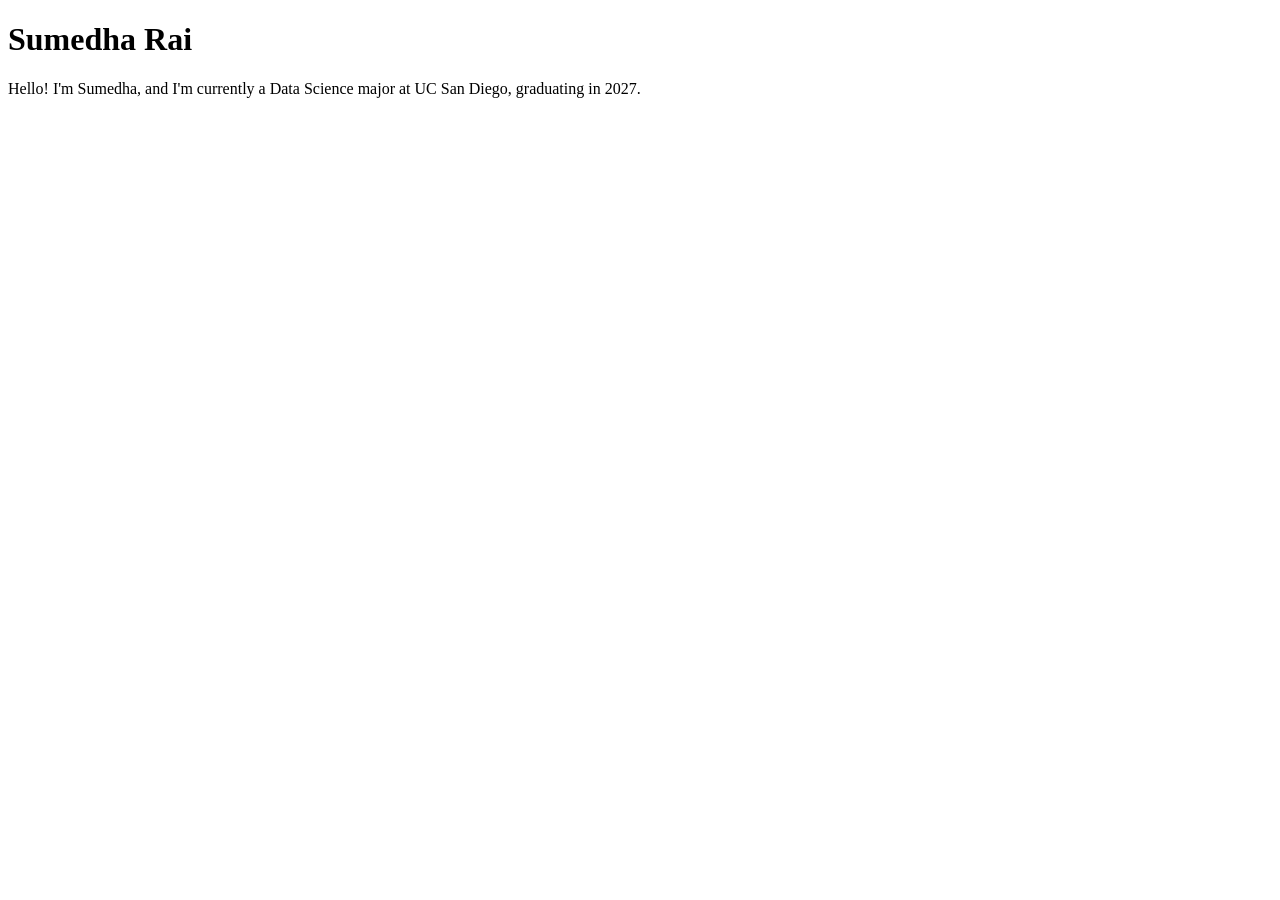
==== index.html @ acc51675 "Add hello statement" ====
<!DOCTYPE html>
<html lang="en">
<head>
    <meta charset="UTF-8">
    <meta name="viewport" content="width=device-width, initial-scale=1.0">
    <title>Sumedha Rai: Personal site and portfolio</title>
</head>
<body>
    <h1>Sumedha Rai</h1>
    <p>Hello! I'm Sumedha, and I'm currently a Data Science major at UC San Diego, graduating in 2027.</p>
</body>
</html>
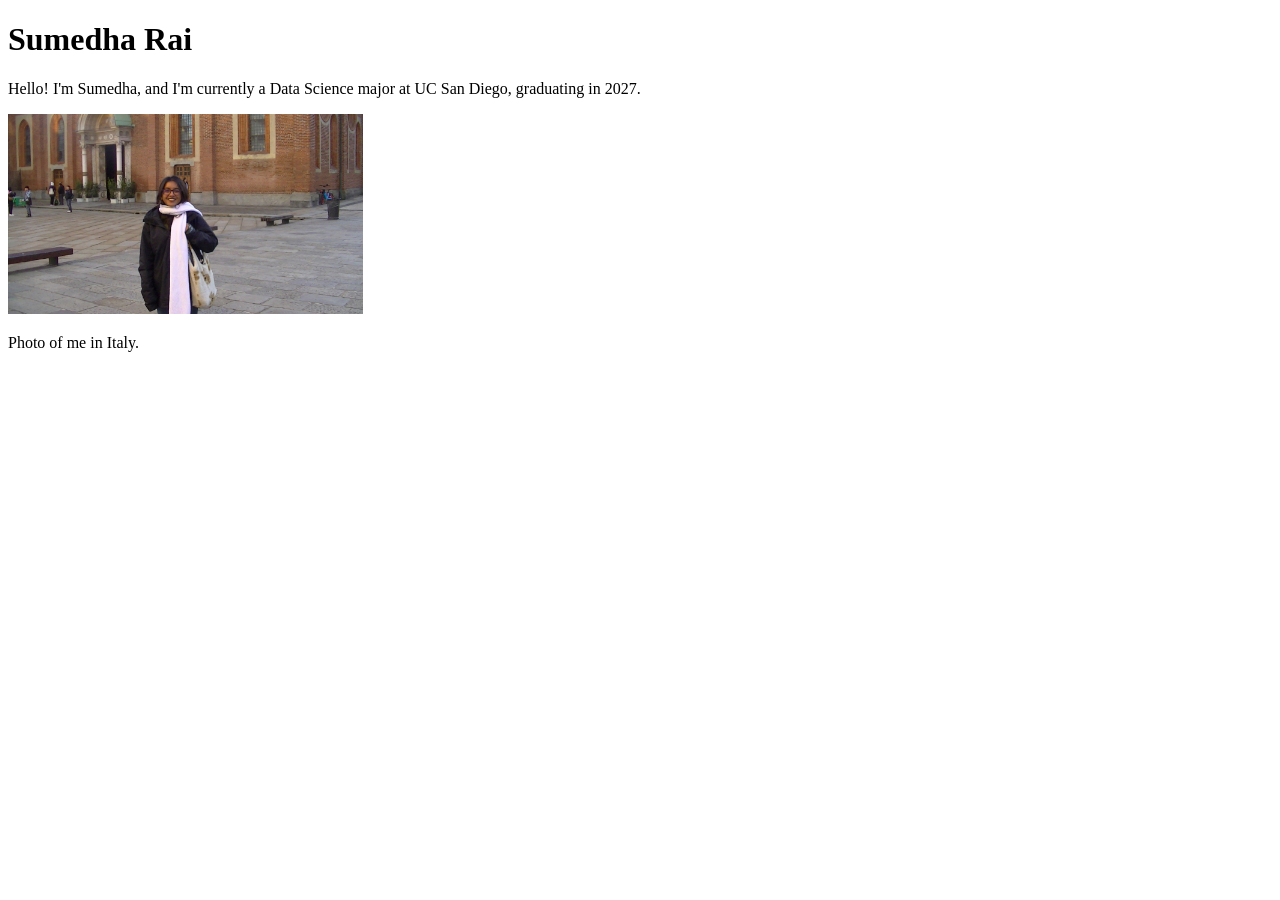
==== commit 66fe2364: "added image folder" ====
--- a/index.html
+++ b/index.html
@@ -8,5 +8,7 @@
 <body>
     <h1>Sumedha Rai</h1>
     <p>Hello! I'm Sumedha, and I'm currently a Data Science major at UC San Diego, graduating in 2027.</p>
+    <img src="images/D04C5DCD-80F7-41C9-A23A-EDFDEC94F8F8_1_105_c.jpeg" alt = "picture of me in italy" height = 200>
+    <p>Photo of me in Italy.</p>
 </body>
 </html>
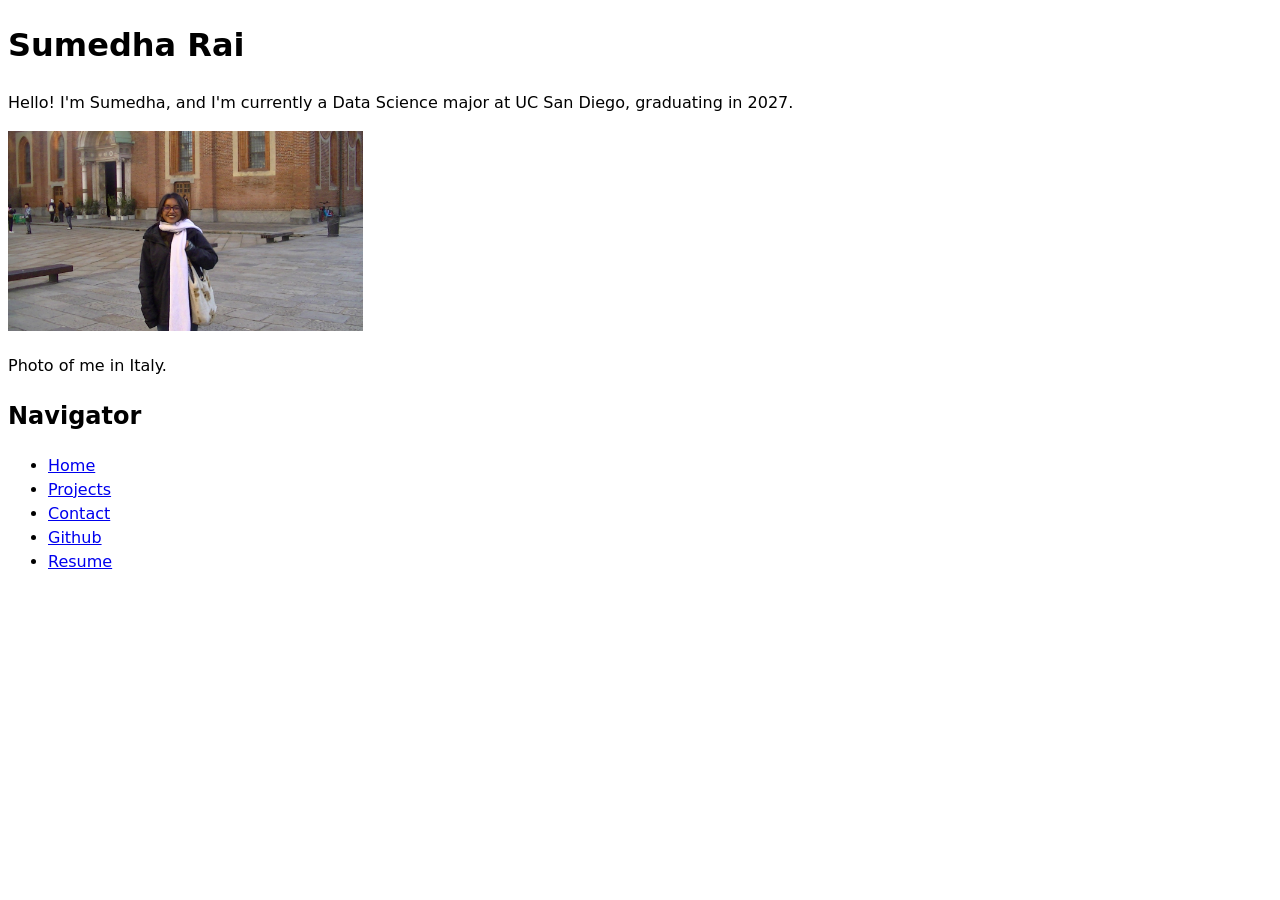
==== commit 68c032dd: "Finished bare site" ====
--- a/index.html
+++ b/index.html
@@ -4,11 +4,23 @@
     <meta charset="UTF-8">
     <meta name="viewport" content="width=device-width, initial-scale=1.0">
     <title>Sumedha Rai: Personal site and portfolio</title>
+    <link rel="stylesheet" href="style.css">
 </head>
 <body>
     <h1>Sumedha Rai</h1>
     <p>Hello! I'm Sumedha, and I'm currently a Data Science major at UC San Diego, graduating in 2027.</p>
     <img src="images/D04C5DCD-80F7-41C9-A23A-EDFDEC94F8F8_1_105_c.jpeg" alt = "picture of me in italy" height = 200>
     <p>Photo of me in Italy.</p>
+    <h2>Navigator</h2>
+    <nav>
+        <ul>
+            <li><a href = "index.html">Home</a></li>
+            <li><a href = "projects/index.html">Projects</a></li>
+            <li><a href = "contact/index.html">Contact</a></li>
+            <li><a href = "https://github.com/surai1020" target = "_blank">Github</a></li>
+            <li><a href = "resume/index.html">Resume</a></li>
+
+        </ul>
+    </nav>
 </body>
 </html>
--- a/style.css
+++ b/style.css
@@ -0,0 +1,6 @@
+body {
+  /* Set line height to 1.5 times the font size
+	   and use the OS’s UI font as the website font
+	 */
+  font: 100%/1.5 system-ui;
+}
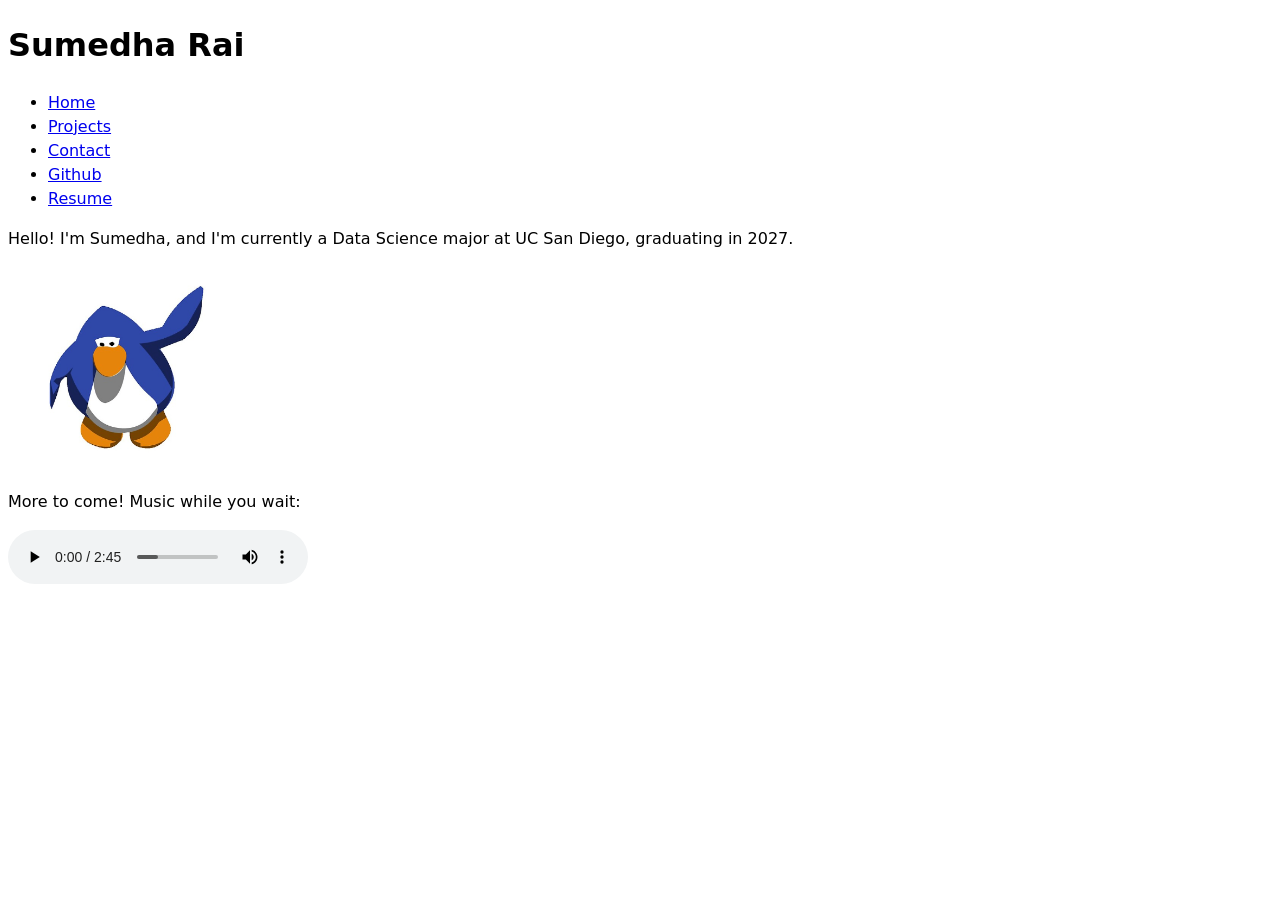
==== commit 34b62fa3: "changed styles" ====
--- a/index.html
+++ b/index.html
@@ -8,10 +8,6 @@
 </head>
 <body>
     <h1>Sumedha Rai</h1>
-    <p>Hello! I'm Sumedha, and I'm currently a Data Science major at UC San Diego, graduating in 2027.</p>
-    <img src="images/D04C5DCD-80F7-41C9-A23A-EDFDEC94F8F8_1_105_c.jpeg" alt = "picture of me in italy" height = 200>
-    <p>Photo of me in Italy.</p>
-    <h2>Navigator</h2>
     <nav>
         <ul>
             <li><a href = "index.html">Home</a></li>
@@ -22,5 +18,12 @@
 
         </ul>
     </nav>
+    <p>Hello! I'm Sumedha, and I'm currently a Data Science major at UC San Diego, graduating in 2027.</p>
+    <img src="images/wave.png" alt = "penguin waving" height = 200>
+    <p>More to come! Music while you wait:</p>
+    <audio controls loop>
+        <source src="audio/pizza_parlor.mp3" type="audio/mpeg">
+        Your browser does not support the audio element.
+    </audio>
 </body>
 </html>
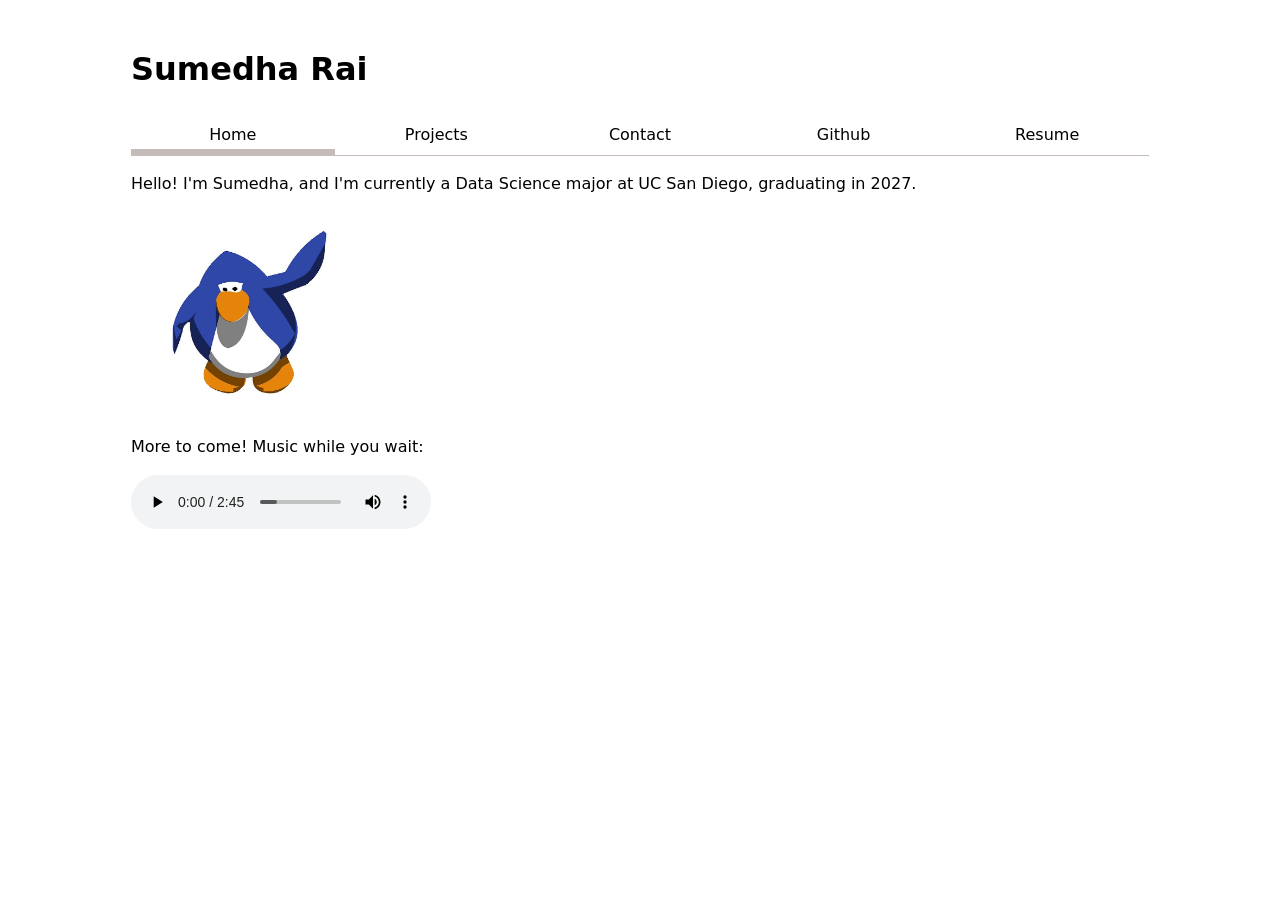
==== commit fdee087a: "Changed home page looks" ====
--- a/index.html
+++ b/index.html
@@ -10,7 +10,7 @@
     <h1>Sumedha Rai</h1>
     <nav>
         <ul>
-            <li><a href = "index.html">Home</a></li>
+            <li><a href = "index.html" class = "current">Home</a></li>
             <li><a href = "projects/index.html">Projects</a></li>
             <li><a href = "contact/index.html">Contact</a></li>
             <li><a href = "https://github.com/surai1020" target = "_blank">Github</a></li>
--- a/style.css
+++ b/style.css
@@ -3,4 +3,32 @@
 	   and use the OS’s UI font as the website font
 	 */
   font: 100%/1.5 system-ui;
+  max-width: 100ch;
+  margin-inline: auto;
+  padding: 1rem;
+
+}
+nav ul,
+nav li {
+  display: contents;
+}
+
+nav {
+  display: flex;
+  text-decoration: none;
+  margin-bottom: auto;
+  border-bottom: 1px solid oklch(80% 3% 20);
+}
+
+nav a {
+  flex: 1;
+  text-decoration: none;
+  color: inherit;
+  text-align: center;
+  padding: 0.5em;
+}
+
+nav a.current {
+  border-bottom: 0.4em solid oklch(80% 3% 20);  
+  padding-bottom: 0.1em;            
 }
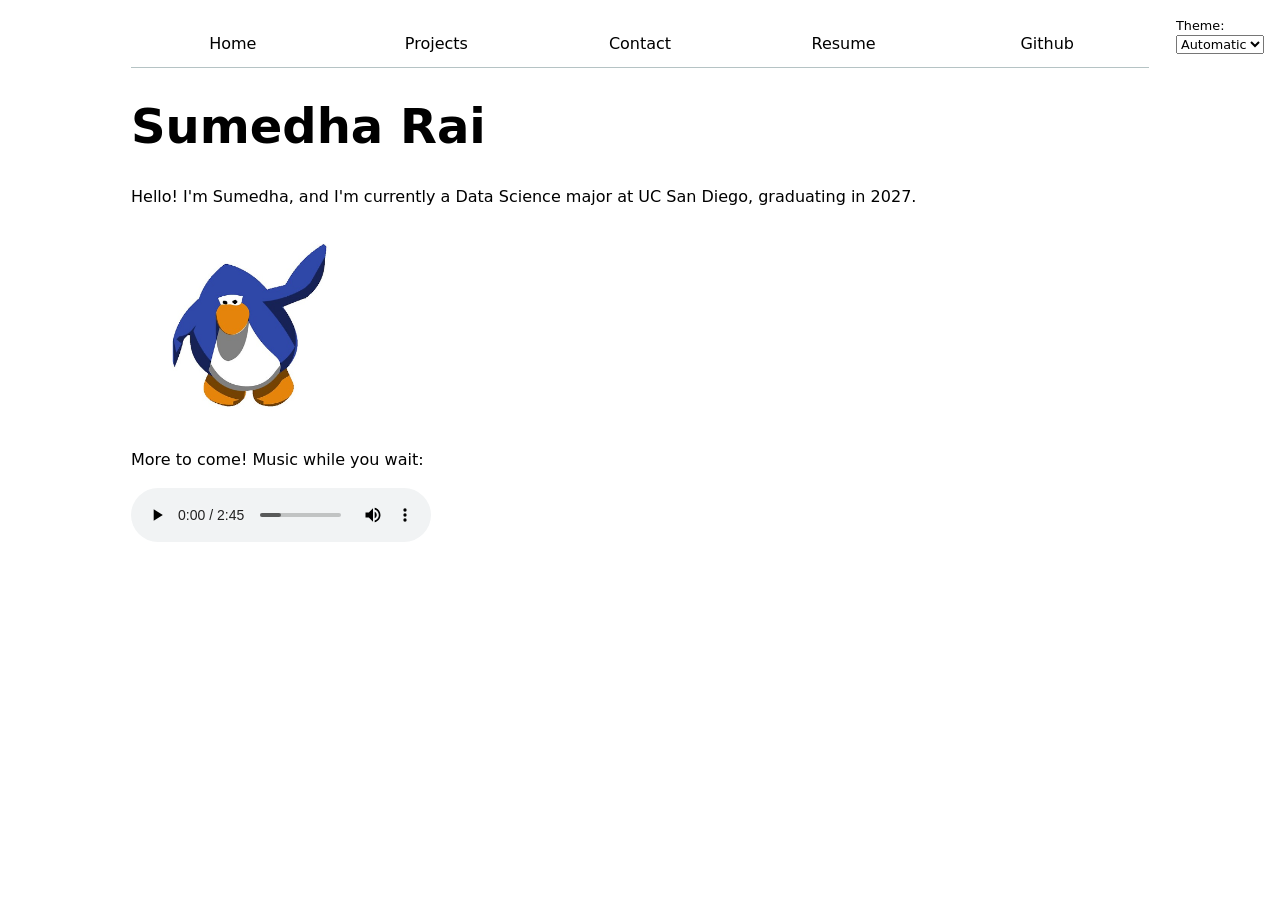
==== commit 7f015cb5: "added color option and js" ====
--- a/index.html
+++ b/index.html
@@ -8,16 +8,6 @@
 </head>
 <body>
     <h1>Sumedha Rai</h1>
-    <nav>
-        <ul>
-            <li><a href = "index.html" class = "current">Home</a></li>
-            <li><a href = "projects/index.html">Projects</a></li>
-            <li><a href = "contact/index.html">Contact</a></li>
-            <li><a href = "https://github.com/surai1020" target = "_blank">Github</a></li>
-            <li><a href = "resume/index.html">Resume</a></li>
-
-        </ul>
-    </nav>
     <p>Hello! I'm Sumedha, and I'm currently a Data Science major at UC San Diego, graduating in 2027.</p>
     <img src="images/wave.png" alt = "penguin waving" height = 200>
     <p>More to come! Music while you wait:</p>
@@ -25,5 +15,6 @@
         <source src="audio/pizza_parlor.mp3" type="audio/mpeg">
         Your browser does not support the audio element.
     </audio>
+    <script type="module" src="global.js"></script>
 </body>
 </html>
--- a/style.css
+++ b/style.css
@@ -1,3 +1,19 @@
+:root {
+  --color-accent: oklch(74.525% 0.12575 263.6);
+  --border-color: oklch(50% 10% 200 / 40%);
+  color-scheme: light dark;
+}
+.color-scheme {
+  position: absolute;
+  top: 1rem;
+  right: 1rem;
+  font-size: 80%;
+}
+
+html{
+  accent-color: var(--color-accent);
+}
+
 body {
   /* Set line height to 1.5 times the font size
 	   and use the OS’s UI font as the website font
@@ -14,21 +30,84 @@
 }
 
 nav {
-  display: flex;
+  display: flex; 
   text-decoration: none;
-  margin-bottom: auto;
-  border-bottom: 1px solid oklch(80% 3% 20);
+  margin-bottom: auto; 
+  border-bottom-color: var(--border-color);
+  border-bottom: 1px solid var(--border-color);
 }
-
 nav a {
   flex: 1;
   text-decoration: none;
   color: inherit;
   text-align: center;
   padding: 0.5em;
+
+  border-bottom: 0.2em solid transparent;
 }
 
-nav a.current {
-  border-bottom: 0.4em solid oklch(80% 3% 20);  
-  padding-bottom: 0.1em;            
+nav a.current,
+nav a:hover {
+  border-bottom-color: var(--color-accent);
+}
+
+input,
+textarea,
+button,
+select {
+  font: inherit;
+  box-sizing: border-box;
+}
+form {
+  display: grid;
+  grid-template-columns: auto 1fr;
+  gap: 1em;
+}
+
+label {
+  display: grid;
+  grid-template-columns: subgrid;
+  grid-column: 1 / -1;
+}
+
+button {
+  grid-column: 1 / -1;
+}
+
+.projects {
+  display: grid;
+  grid-template-columns: repeat(auto-fill, minmax(15em, 1fr));
+  gap: 2em;
+}
+
+.projects article {
+  display: grid;   
+  grid-template-rows: subgrid;
+  grid-row: span 3;
+  gap: 1em;
+  padding: 1em;
+}
+
+.projects h2 {
+  margin: 0;
+}
+
+h1 {
+  font-size: 300%;
+}
+
+h1, h2, h3, h4, h5, h6 {
+  line-height: 1.1;
+  text-wrap: balance;
+}
+
+body.resume{
+  max-width: 100ch;
+  margin: auto;
+  padding: 2rem;
+}
+
+.resume h2 {
+  margin-top:2rem;
+  border-bottom: 1px solid var(--border-color);
 }
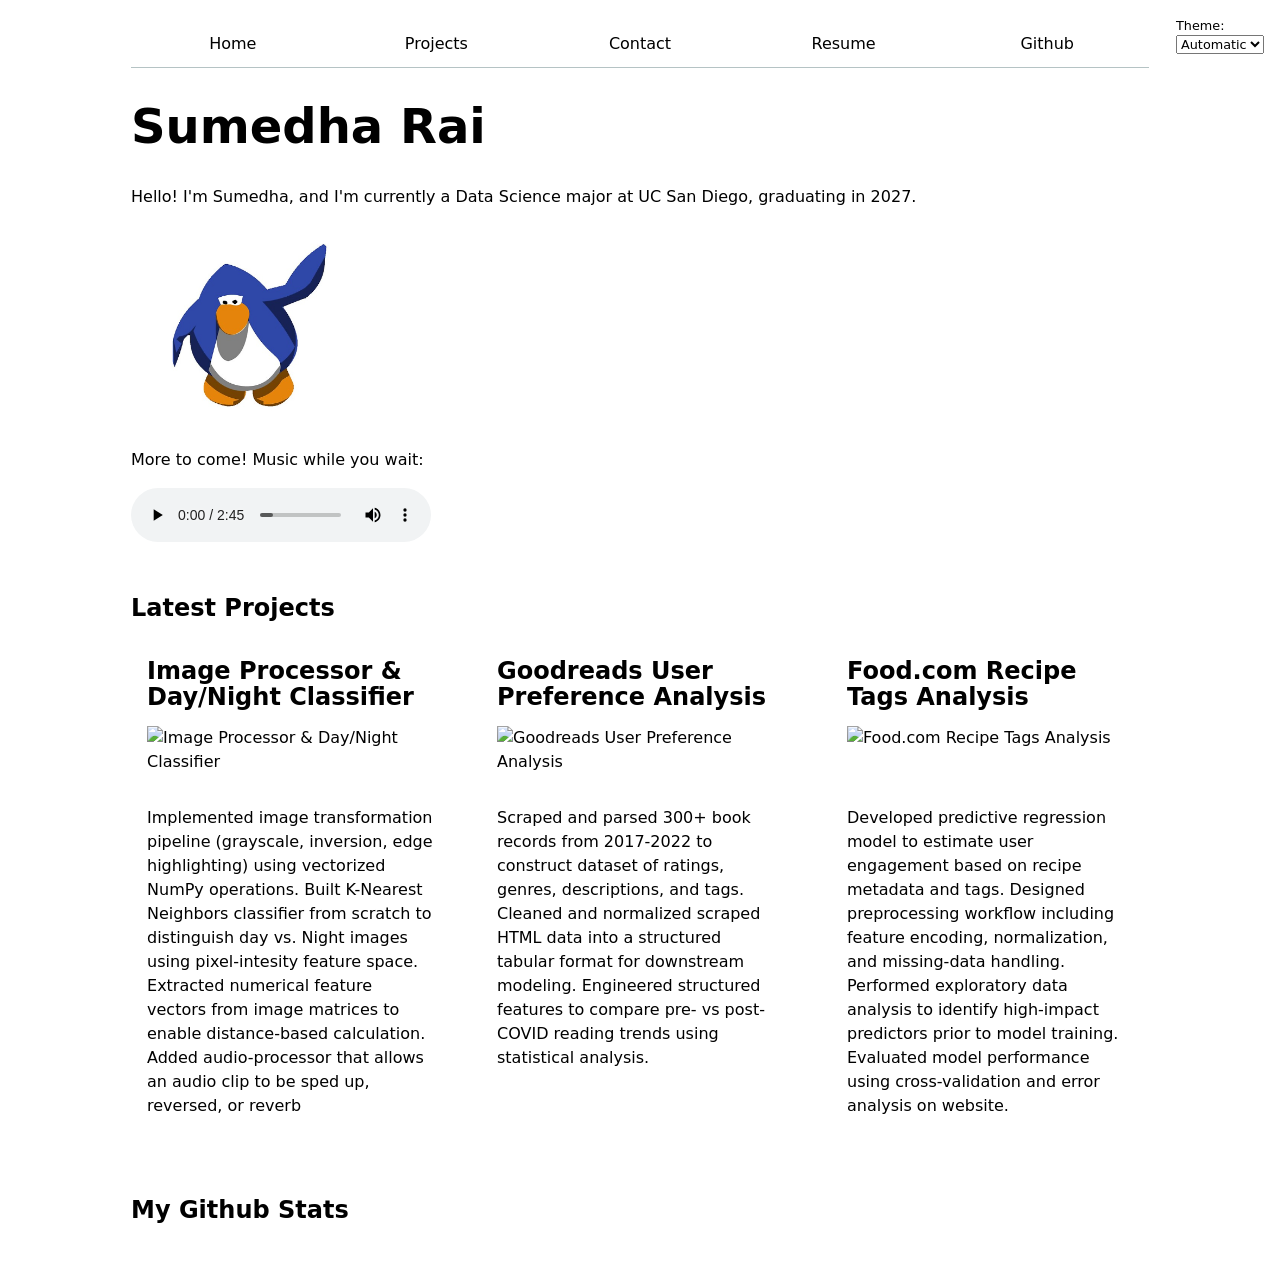
==== commit 97b746f1: "finished javascript" ====
--- a/index.html
+++ b/index.html
@@ -15,6 +15,19 @@
         <source src="audio/pizza_parlor.mp3" type="audio/mpeg">
         Your browser does not support the audio element.
     </audio>
+
+    
+    <h2><br>Latest Projects</h2>
+    <div class="projects">
+    <!-- Dynamically added content will appear here -->
+    </div>
     <script type="module" src="global.js"></script>
+    <script src="index.js" type="module" defer></script>
+    
+    <h2><br>My Github Stats</h2>
+    <div id="profile-stats">
+        <!-- Stats will appear here -->
+    </div>
+
 </body>
 </html>
--- a/style.css
+++ b/style.css
@@ -110,4 +110,17 @@
 .resume h2 {
   margin-top:2rem;
   border-bottom: 1px solid var(--border-color);
-}+}
+
+dl{
+  display: grid;
+  grid-template-columns: repeat(4, 1fr);
+}
+
+dt {
+  grid-row: 1;
+}
+
+dd {
+  grid-row: 2;
+}
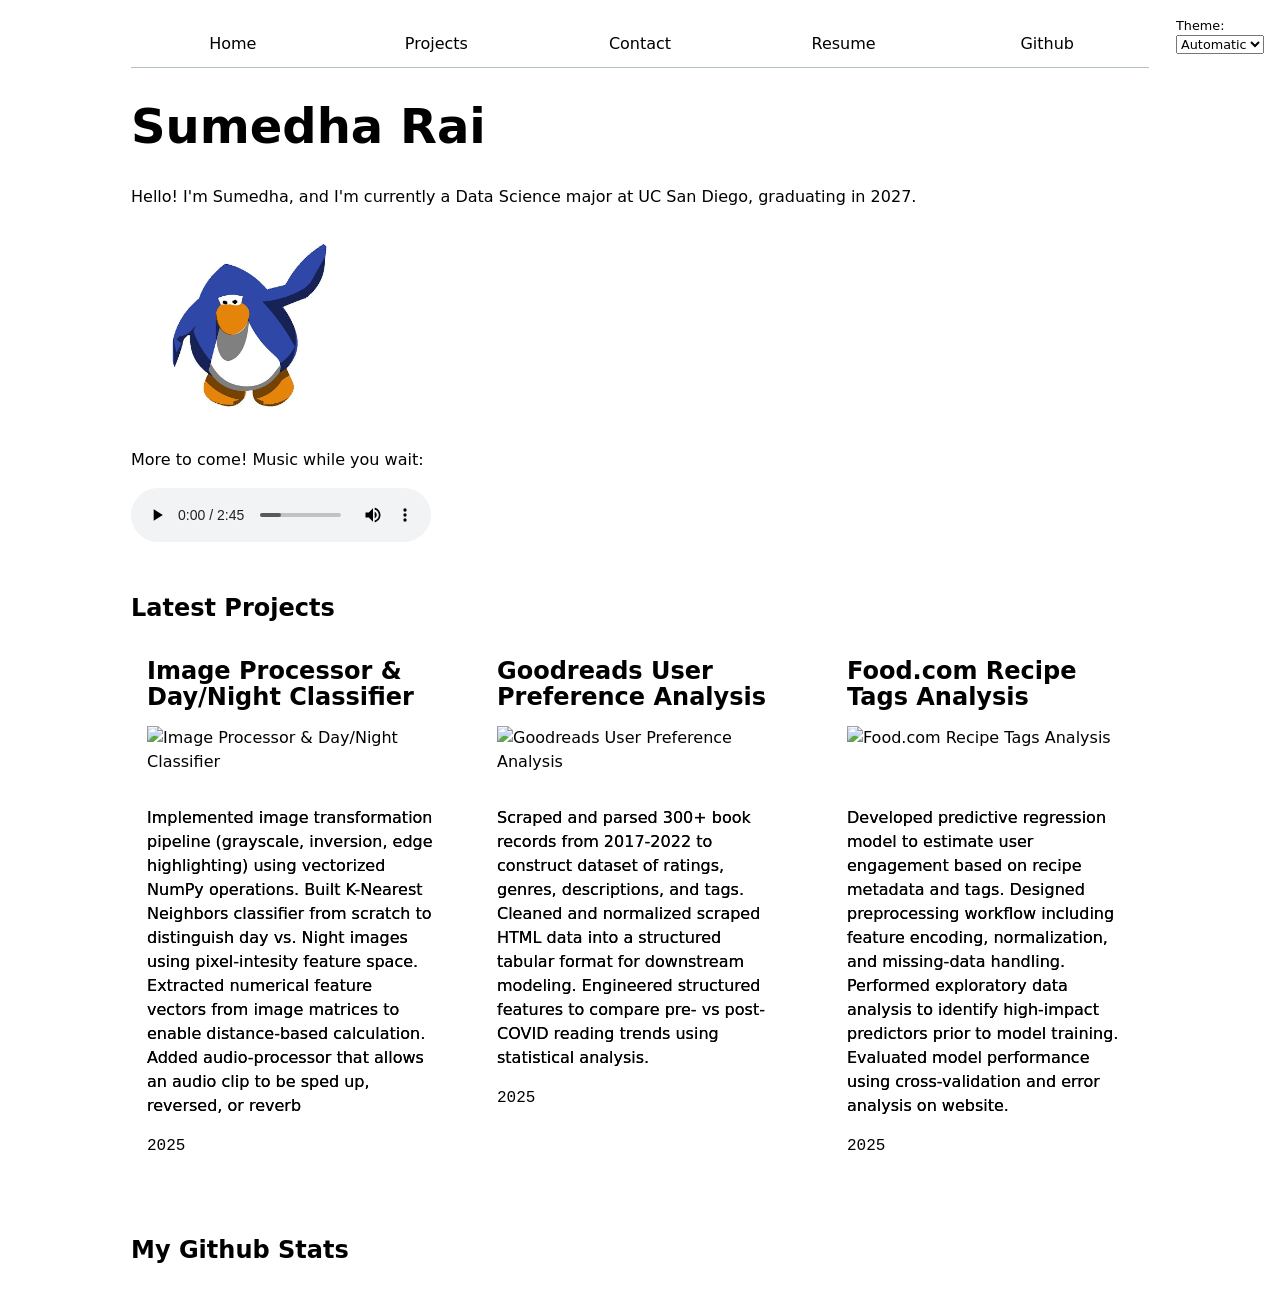
==== commit 88d59b6d: "lab05 complete" ====
--- a/index.html
+++ b/index.html
@@ -30,4 +30,5 @@
     </div>
 
 </body>
+
 </html>
--- a/style.css
+++ b/style.css
@@ -124,3 +124,60 @@
 dd {
   grid-row: 2;
 }
+
+.project-year {
+  font-family: "Lucida Console", "Courier New", monospace;
+}
+
+#projects-plot {
+  max-width: 20em;
+  margin-block: 2em;
+  overflow:visible;
+}
+
+.legend {
+  list-style: none;
+  padding: 1rem;
+  margin: 1rem 0;
+  display: grid;
+  grid-template-columns: repeat(auto-fill, minmax(9em, 1fr));
+  gap: 1rem;
+  border: 2px solid gray;
+  border-radius: 4px;
+  flex: 1;
+
+}
+
+.legend li{
+  display:flex;
+  align-items: center;
+  gap: 0.5rem;
+
+}
+
+.legend .swatch{
+  width: 20px;
+  aspect-ratio: 1/1;
+  background-color:var(--color);
+  border-radius: 50%;
+}
+
+.container{
+  display: flex;
+  align-items: center;
+  gap: 2rem;
+}
+
+&:has(path:hover) {
+  path:not(:hover) {
+    opacity: 0.5;
+  }
+}
+.selected {
+  --color: oklch(60% 45% 0) !important;
+
+  &:is(path) {
+    fill: var(--color);
+  }
+}
+
